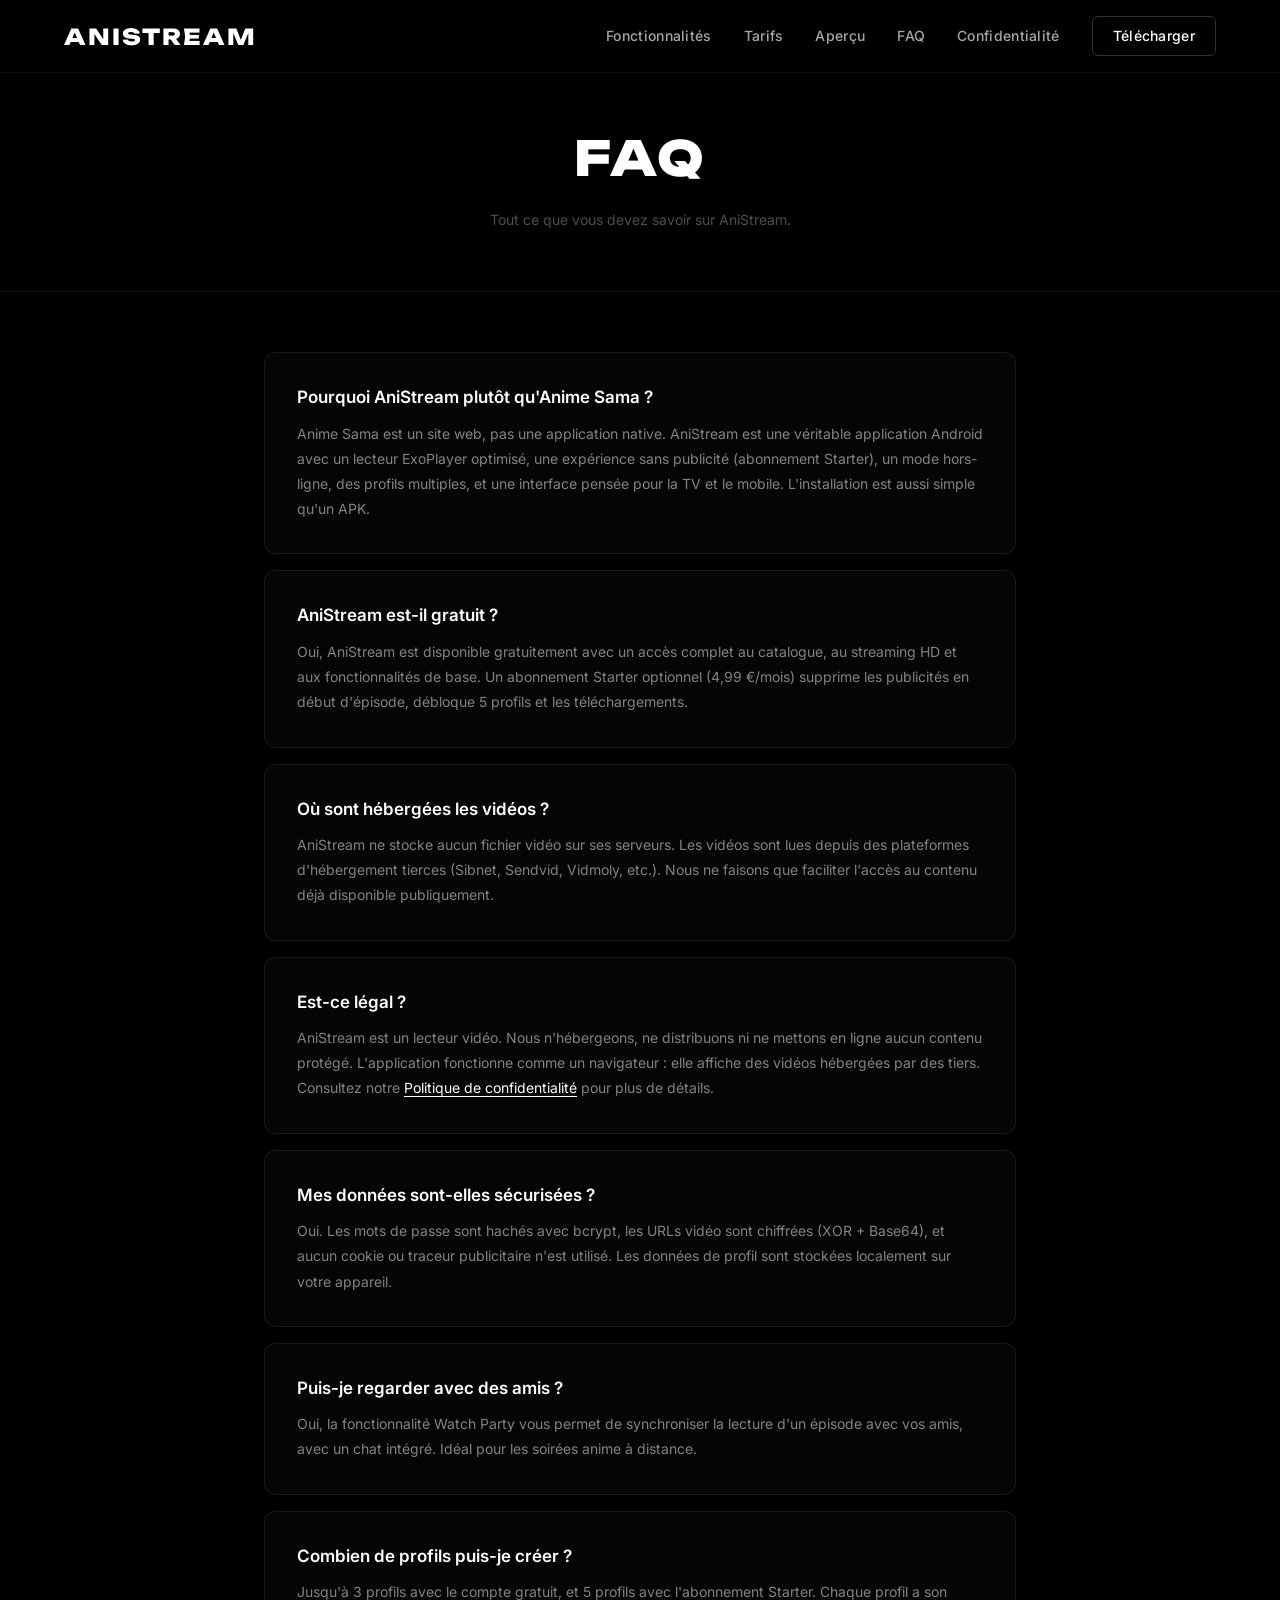
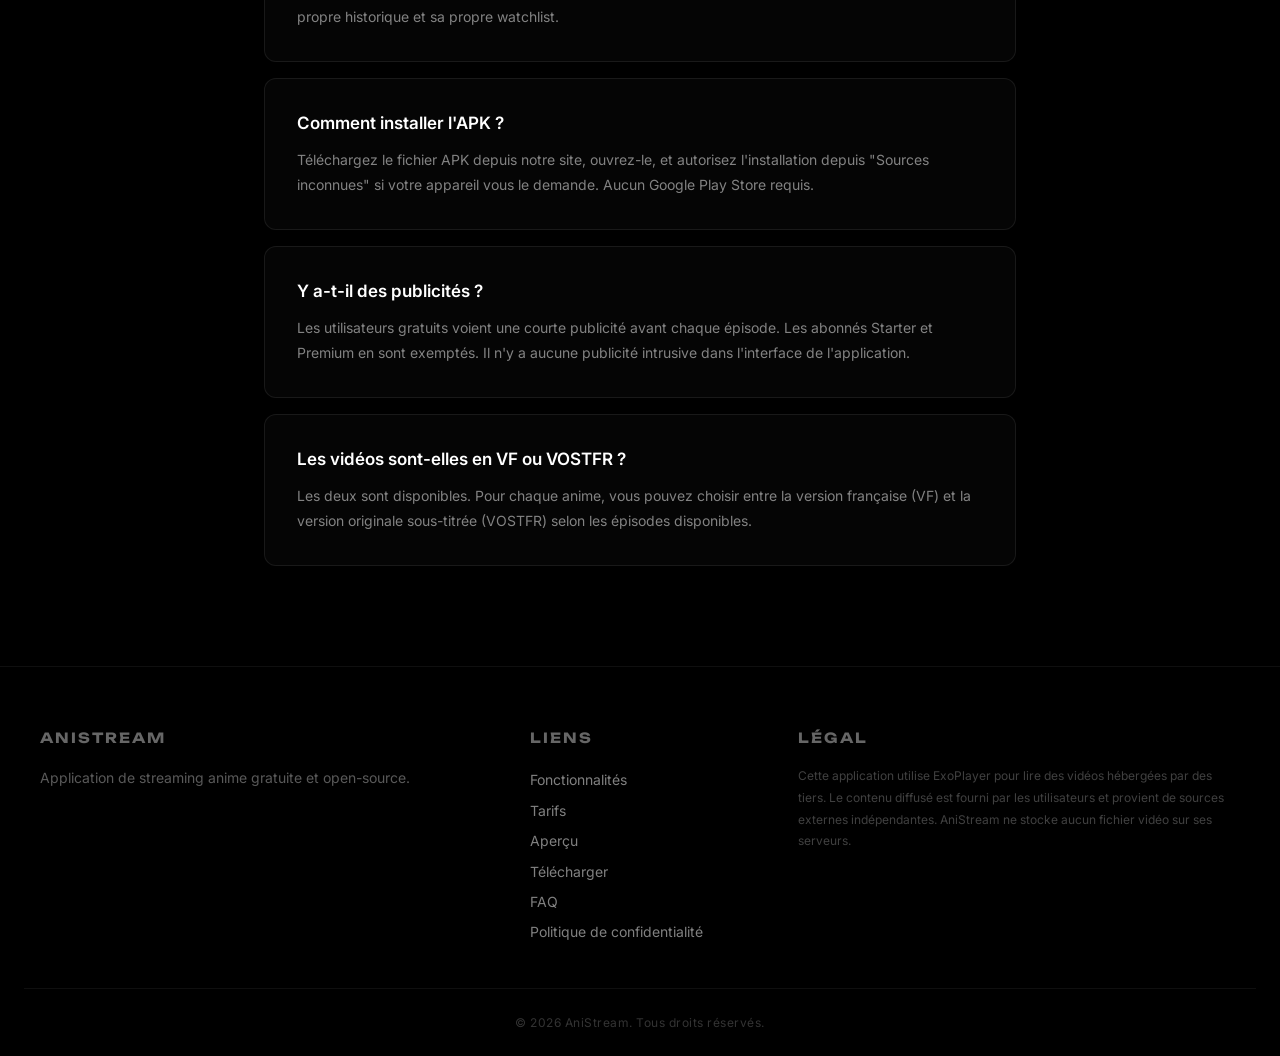
==== faq.html @ 677ebd4c "Add files via upload" ====
<!DOCTYPE html>
<html lang="fr">
<head>
<meta charset="UTF-8">
<meta name="viewport" content="width=device-width, initial-scale=1.0">
<title>FAQ - AniStream</title>
<link rel="preconnect" href="https://fonts.googleapis.com">
<link rel="preconnect" href="https://fonts.gstatic.com" crossorigin>
<link href="https://fonts.googleapis.com/css2?family=Unbounded:wght@200..900&family=Inter:wght@300;400;500;600;700&display=swap" rel="stylesheet">
<link rel="stylesheet" href="style.css">
</head>
<body>

<header>
<nav>
<a href="/" class="logo">AniStream</a>
<div class="nav-links">
<a href="index.html#features">Fonctionnalités</a>
<a href="pricing.html">Tarifs</a>
<a href="index.html#gallery">Aperçu</a>
<a href="faq.html" class="active">FAQ</a>
<a href="privacy.html">Confidentialité</a>
<a href="index.html#download" class="nav-cta">Télécharger</a>
</div>
</nav>
</header>

<section class="page-header">
<h1>FAQ</h1>
<p>Tout ce que vous devez savoir sur AniStream.</p>
</section>

<section class="faq-page">
<div class="faq-list">

<div class="faq-card">
<h3>Pourquoi AniStream plutôt qu'Anime Sama ?</h3>
<p>Anime Sama est un site web, pas une application native. AniStream est une véritable application Android avec un lecteur ExoPlayer optimisé, une expérience sans publicité (abonnement Starter), un mode hors-ligne, des profils multiples, et une interface pensée pour la TV et le mobile. L'installation est aussi simple qu'un APK.</p>
</div>

<div class="faq-card">
<h3>AniStream est-il gratuit ?</h3>
<p>Oui, AniStream est disponible gratuitement avec un accès complet au catalogue, au streaming HD et aux fonctionnalités de base. Un abonnement Starter optionnel (4,99 €/mois) supprime les publicités en début d'épisode, débloque 5 profils et les téléchargements.</p>
</div>

<div class="faq-card">
<h3>Où sont hébergées les vidéos ?</h3>
<p>AniStream ne stocke aucun fichier vidéo sur ses serveurs. Les vidéos sont lues depuis des plateformes d'hébergement tierces (Sibnet, Sendvid, Vidmoly, etc.). Nous ne faisons que faciliter l'accès au contenu déjà disponible publiquement.</p>
</div>

<div class="faq-card">
<h3>Est-ce légal ?</h3>
<p>AniStream est un lecteur vidéo. Nous n'hébergeons, ne distribuons ni ne mettons en ligne aucun contenu protégé. L'application fonctionne comme un navigateur : elle affiche des vidéos hébergées par des tiers. Consultez notre <a href="privacy.html">Politique de confidentialité</a> pour plus de détails.</p>
</div>

<div class="faq-card">
<h3>Mes données sont-elles sécurisées ?</h3>
<p>Oui. Les mots de passe sont hachés avec bcrypt, les URLs vidéo sont chiffrées (XOR + Base64), et aucun cookie ou traceur publicitaire n'est utilisé. Les données de profil sont stockées localement sur votre appareil.</p>
</div>

<div class="faq-card">
<h3>Puis-je regarder avec des amis ?</h3>
<p>Oui, la fonctionnalité Watch Party vous permet de synchroniser la lecture d'un épisode avec vos amis, avec un chat intégré. Idéal pour les soirées anime à distance.</p>
</div>

<div class="faq-card">
<h3>Combien de profils puis-je créer ?</h3>
<p>Jusqu'à 3 profils avec le compte gratuit, et 5 profils avec l'abonnement Starter. Chaque profil a son propre historique et sa propre watchlist.</p>
</div>

<div class="faq-card">
<h3>Comment installer l'APK ?</h3>
<p>Téléchargez le fichier APK depuis notre site, ouvrez-le, et autorisez l'installation depuis "Sources inconnues" si votre appareil vous le demande. Aucun Google Play Store requis.</p>
</div>

<div class="faq-card">
<h3>Y a-t-il des publicités ?</h3>
<p>Les utilisateurs gratuits voient une courte publicité avant chaque épisode. Les abonnés Starter et Premium en sont exemptés. Il n'y a aucune publicité intrusive dans l'interface de l'application.</p>
</div>

<div class="faq-card">
<h3>Les vidéos sont-elles en VF ou VOSTFR ?</h3>
<p>Les deux sont disponibles. Pour chaque anime, vous pouvez choisir entre la version française (VF) et la version originale sous-titrée (VOSTFR) selon les épisodes disponibles.</p>
</div>

</div>
</section>

<footer>
<div class="footer-content">
<div class="footer-col">
<h4>AniStream</h4>
<p>Application de streaming anime gratuite et open-source.</p>
</div>
<div class="footer-col">
<h4>Liens</h4>
<a href="index.html#features">Fonctionnalités</a>
<a href="pricing.html">Tarifs</a>
<a href="index.html#gallery">Aperçu</a>
<a href="index.html#download">Télécharger</a>
<a href="faq.html">FAQ</a>
<a href="privacy.html">Politique de confidentialité</a>
</div>
<div class="footer-col">
<h4>Légal</h4>
<p class="legal-text">Cette application utilise ExoPlayer pour lire des vidéos hébergées par des tiers. Le contenu diffusé est fourni par les utilisateurs et provient de sources externes indépendantes. AniStream ne stocke aucun fichier vidéo sur ses serveurs.</p>
</div>
</div>
<div class="footer-bottom">
<p>&copy; 2026 AniStream. Tous droits réservés.</p>
</div>
</footer>

</body>
</html>
---- style.css ----
*, *::before, *::after {
margin: 0;
padding: 0;
box-sizing: border-box;
}

html {
scroll-behavior: smooth;
}

body {
font-family: 'Inter', -apple-system, BlinkMacSystemFont, 'Segoe UI', Roboto, sans-serif;
background: #000;
color: #fff;
line-height: 1.6;
overflow-x: hidden;
}

h1, h2, h3, h4, .logo {
font-family: 'Unbounded', sans-serif;
}

/* HEADER */
header {
position: fixed;
top: 0;
left: 0;
right: 0;
z-index: 100;
background: rgba(0,0,0,0.95);
backdrop-filter: blur(12px);
border-bottom: 1px solid rgba(255,255,255,0.06);
}

nav {
max-width: 1200px;
margin: 0 auto;
padding: 16px 24px;
display: flex;
align-items: center;
justify-content: space-between;
}

.logo {
font-size: 22px;
font-weight: 800;
letter-spacing: 2px;
text-transform: uppercase;
text-decoration: none;
color: #fff;
}

.nav-links {
display: flex;
align-items: center;
gap: 32px;
}

.nav-links a {
text-decoration: none;
color: rgba(255,255,255,0.65);
font-size: 14px;
font-weight: 500;
letter-spacing: 0.3px;
transition: color 0.2s;
}

.nav-links a:hover {
color: #fff;
}

.nav-cta {
padding: 8px 20px;
border: 1px solid rgba(255,255,255,0.2);
border-radius: 6px;
color: #fff !important;
transition: all 0.2s !important;
}

.nav-cta:hover {
background: #fff;
color: #000 !important;
}

/* HERO */
.hero {
min-height: 100vh;
display: flex;
align-items: center;
justify-content: center;
position: relative;
overflow: hidden;
padding: 80px 24px;
}

.hero-bg {
position: absolute;
inset: 0;
background:
radial-gradient(ellipse at 20% 50%, rgba(255,255,255,0.03) 0%, transparent 50%),
radial-gradient(ellipse at 80% 50%, rgba(255,255,255,0.02) 0%, transparent 50%);
pointer-events: none;
}

.hero-content {
text-align: center;
position: relative;
z-index: 1;
}

.hero h1 {
font-size: 80px;
font-weight: 900;
letter-spacing: 6px;
text-transform: uppercase;
margin-bottom: 24px;
line-height: 1;
}

.hero-sub {
font-size: 20px;
color: rgba(255,255,255,0.6);
margin-bottom: 48px;
font-weight: 400;
line-height: 1.8;
}

.hero-version {
margin-top: 20px;
font-size: 13px;
color: rgba(255,255,255,0.3);
letter-spacing: 1px;
}

/* BUTTONS */
.btn-primary {
display: inline-block;
padding: 16px 48px;
background: #fff;
color: #000;
text-decoration: none;
font-weight: 700;
font-size: 16px;
border-radius: 8px;
letter-spacing: 1px;
text-transform: uppercase;
transition: all 0.3s;
}

.btn-primary:hover {
transform: translateY(-2px);
box-shadow: 0 8px 40px rgba(255,255,255,0.15);
}

/* SECTION COMMON */
section {
padding: 100px 24px;
}

h2 {
font-size: 42px;
font-weight: 800;
text-align: center;
margin-bottom: 16px;
letter-spacing: 1px;
}

.section-sub {
text-align: center;
color: rgba(255,255,255,0.5);
font-size: 16px;
max-width: 600px;
margin: 0 auto 60px;
}

/* FEATURES */
.features {
max-width: 1200px;
margin: 0 auto;
}

.features h2 {
margin-bottom: 60px;
}

.features-grid {
display: grid;
grid-template-columns: repeat(auto-fit, minmax(300px, 1fr));
gap: 24px;
}

.feature-card {
padding: 40px 32px;
border: 1px solid rgba(255,255,255,0.08);
border-radius: 12px;
background: rgba(255,255,255,0.02);
transition: all 0.3s;
}

.feature-card:hover {
background: rgba(255,255,255,0.04);
border-color: rgba(255,255,255,0.15);
transform: translateY(-4px);
}

.feature-icon {
font-size: 28px;
margin-bottom: 16px;
opacity: 0.6;
}

.feature-card h3 {
font-size: 18px;
font-weight: 700;
margin-bottom: 10px;
letter-spacing: 0.5px;
}

.feature-card p {
color: rgba(255,255,255,0.5);
font-size: 14px;
line-height: 1.7;
}

/* GALLERY */
.gallery {
max-width: 1200px;
margin: 0 auto;
}

.gallery-grid {
display: grid;
grid-template-columns: repeat(auto-fit, minmax(280px, 1fr));
gap: 20px;
}

.gallery-item {
aspect-ratio: 9 / 16;
max-height: 500px;
overflow: hidden;
border-radius: 12px;
border: 1px solid rgba(255,255,255,0.25);
}

.gallery-item a {
display: block;
width: 100%;
height: 100%;
}

.gallery-item img {
width: 100%;
height: 100%;
object-fit: contain;
display: block;
background: #080808;
}

.gallery-item.landscape {
aspect-ratio: 16 / 9;
}

.placeholder-img {
width: 100%;
height: 100%;
background: linear-gradient(145deg, #111 0%, #1a1a1a 100%);
display: flex;
align-items: center;
justify-content: center;
color: rgba(255,255,255,0.2);
font-size: 14px;
letter-spacing: 2px;
text-transform: uppercase;
font-weight: 600;
transition: all 0.4s;
}

.placeholder-img:hover {
color: rgba(255,255,255,0.5);
background: linear-gradient(145deg, #1a1a1a 0%, #222 100%);
}

/* DOWNLOAD */
.download {
text-align: center;
background: linear-gradient(180deg, #000 0%, #0a0a0a 100%);
}

.download-card {
max-width: 500px;
margin: 0 auto;
padding: 48px 40px;
border: 1px solid rgba(255,255,255,0.1);
border-radius: 16px;
background: rgba(255,255,255,0.02);
}

.download-version {
display: flex;
align-items: center;
justify-content: center;
gap: 12px;
margin-bottom: 16px;
}

.version-badge {
background: #fff;
color: #000;
padding: 4px 14px;
border-radius: 4px;
font-weight: 700;
font-size: 14px;
letter-spacing: 0.5px;
}

.version-date {
color: rgba(255,255,255,0.3);
font-size: 13px;
}

.download-info {
color: rgba(255,255,255,0.4);
font-size: 14px;
margin-bottom: 32px;
}

.btn-download {
display: inline-block;
padding: 18px 56px;
background: #fff;
color: #000;
text-decoration: none;
font-weight: 700;
font-size: 17px;
border-radius: 8px;
letter-spacing: 1px;
transition: all 0.3s;
}

.btn-download:hover {
transform: translateY(-2px);
box-shadow: 0 8px 40px rgba(255,255,255,0.15);
}

.download-note {
margin-top: 20px;
font-size: 12px;
color: rgba(255,255,255,0.25);
line-height: 1.5;
}

/* FOOTER */
footer {
border-top: 1px solid rgba(255,255,255,0.06);
padding: 60px 24px 0;
}

.footer-content {
max-width: 1200px;
margin: 0 auto;
display: grid;
grid-template-columns: 2fr 1fr 2fr;
gap: 48px;
padding-bottom: 40px;
}

.footer-col h4 {
font-size: 14px;
font-weight: 700;
text-transform: uppercase;
letter-spacing: 2px;
margin-bottom: 16px;
color: rgba(255,255,255,0.4);
}

.footer-col p {
font-size: 14px;
color: rgba(255,255,255,0.35);
line-height: 1.8;
}

.footer-col a {
display: block;
text-decoration: none;
color: rgba(255,255,255,0.5);
font-size: 14px;
padding: 4px 0;
transition: color 0.2s;
}

.footer-col a:hover {
color: #fff;
}

.legal-text {
font-size: 12px !important;
color: rgba(255,255,255,0.25) !important;
}

.footer-bottom {
border-top: 1px solid rgba(255,255,255,0.06);
padding: 24px 0;
text-align: center;
}

.footer-bottom p {
font-size: 12px;
color: rgba(255,255,255,0.2);
letter-spacing: 0.5px;
}

/* PRIVACY PAGE */
.page-header {
padding: 120px 24px 60px;
text-align: center;
border-bottom: 1px solid rgba(255,255,255,0.06);
}

.page-header h1 {
font-size: 48px;
font-weight: 800;
letter-spacing: 2px;
margin-bottom: 12px;
}

.page-header p {
color: rgba(255,255,255,0.3);
font-size: 14px;
}

.privacy-content {
max-width: 800px;
margin: 0 auto;
padding: 60px 24px 100px;
}

.privacy-block {
margin-bottom: 48px;
}

.privacy-block h2 {
font-size: 22px;
font-weight: 700;
text-align: left;
margin-bottom: 16px;
}

.privacy-block p {
color: rgba(255,255,255,0.55);
font-size: 15px;
line-height: 1.8;
margin-bottom: 12px;
}

.privacy-block ul {
padding-left: 20px;
color: rgba(255,255,255,0.55);
font-size: 15px;
line-height: 1.8;
}

.privacy-block li {
margin-bottom: 6px;
}

.privacy-block li strong {
color: rgba(255,255,255,0.75);
}

.privacy-block a {
color: #fff;
text-decoration: underline;
text-underline-offset: 3px;
}

/* PRICING */
.pricing-section {
max-width: 1200px;
margin: 0 auto;
padding: 60px 24px 100px;
}

.pricing-grid {
display: grid;
grid-template-columns: repeat(3, 1fr);
gap: 24px;
max-width: 1000px;
margin: 0 auto;
}

.pricing-card {
padding: 40px 32px;
border: 1px solid rgba(255,255,255,0.08);
border-radius: 16px;
background: rgba(255,255,255,0.02);
display: flex;
flex-direction: column;
transition: all 0.3s;
position: relative;
}

.pricing-card:hover {
border-color: rgba(255,255,255,0.15);
transform: translateY(-4px);
}

.pricing-card.featured {
border-color: rgba(255,255,255,0.2);
background: rgba(255,255,255,0.04);
box-shadow: 0 0 60px rgba(255,255,255,0.03);
}

.pricing-badge {
font-family: 'Inter', sans-serif;
font-size: 11px;
font-weight: 600;
text-transform: uppercase;
letter-spacing: 2px;
color: rgba(255,255,255,0.3);
margin-bottom: 20px;
}

.pricing-badge.popular {
color: #fff;
background: rgba(255,255,255,0.1);
padding: 4px 12px;
border-radius: 4px;
display: inline-block;
}

.pricing-card h3 {
font-size: 22px;
font-weight: 700;
margin-bottom: 12px;
letter-spacing: 1px;
}

.pricing-price {
font-family: 'Unbounded', sans-serif;
font-size: 38px;
font-weight: 700;
margin-bottom: 28px;
letter-spacing: -1px;
}

.pricing-price span {
font-family: 'Inter', sans-serif;
font-size: 14px;
font-weight: 400;
color: rgba(255,255,255,0.3);
letter-spacing: 0;
}

.pricing-features {
list-style: none;
padding: 0;
margin: 0 0 32px;
flex: 1;
}

.pricing-features li {
font-size: 14px;
padding: 8px 0;
color: rgba(255,255,255,0.65);
display: flex;
align-items: center;
gap: 10px;
}

.pricing-features li strong {
color: #fff;
}

.check {
color: #fff;
font-size: 16px;
}

.cross {
color: rgba(255,255,255,0.2);
font-size: 14px;
}

.muted {
color: rgba(255,255,255,0.25);
}

.btn-outline {
display: inline-block;
padding: 14px 32px;
border: 1px solid rgba(255,255,255,0.2);
border-radius: 8px;
color: #fff;
text-decoration: none;
font-weight: 600;
font-size: 14px;
text-align: center;
letter-spacing: 0.5px;
transition: all 0.3s;
}

.btn-outline:hover {
background: #fff;
color: #000;
border-color: #fff;
}

.pricing-cta {
text-align: center;
padding: 80px 0 0;
max-width: 600px;
margin: 0 auto;
}

.pricing-cta h2 {
font-size: 32px;
}

.pricing-cta p {
color: rgba(255,255,255,0.5);
font-size: 15px;
line-height: 1.8;
margin-top: 16px;
}

.pricing-disclaimer {
font-size: 12px !important;
color: rgba(255,255,255,0.2) !important;
}

/* FAQ */
.pricing-faq {
max-width: 800px;
margin: 0 auto;
padding: 0 24px 100px;
}

.pricing-faq h2 {
margin-bottom: 48px;
}

.faq-item {
padding: 28px 0;
border-top: 1px solid rgba(255,255,255,0.06);
}

.faq-item:last-child {
border-bottom: 1px solid rgba(255,255,255,0.06);
}

.faq-item h3 {
font-family: 'Inter', sans-serif;
font-size: 16px;
font-weight: 600;
margin-bottom: 10px;
}

.faq-item p {
font-size: 14px;
color: rgba(255,255,255,0.5);
line-height: 1.8;
}

/* FAQ PAGE */
.faq-page {
max-width: 800px;
margin: 0 auto;
padding: 60px 24px 100px;
}

.faq-list {
display: flex;
flex-direction: column;
gap: 16px;
}

.faq-card {
padding: 32px;
border: 1px solid rgba(255,255,255,0.08);
border-radius: 12px;
background: rgba(255,255,255,0.02);
transition: all 0.3s;
}

.faq-card:hover {
border-color: rgba(255,255,255,0.15);
background: rgba(255,255,255,0.04);
}

.faq-card h3 {
font-family: 'Inter', sans-serif;
font-size: 17px;
font-weight: 600;
margin-bottom: 10px;
line-height: 1.5;
}

.faq-card p {
font-size: 14px;
color: rgba(255,255,255,0.5);
line-height: 1.8;
}

.faq-card a {
color: #fff;
text-decoration: underline;
text-underline-offset: 3px;
}

.faq-card a:hover {
opacity: 0.7;
}

/* RESPONSIVE */
@media (max-width: 768px) {
.hero h1 {
font-size: 40px;
letter-spacing: 3px;
}

.hero-sub {
font-size: 16px;
}

h2 {
font-size: 28px;
}

.features-grid {
grid-template-columns: 1fr;
}

.pricing-grid {
grid-template-columns: 1fr;
max-width: 400px;
}

.footer-content {
grid-template-columns: 1fr;
gap: 32px;
}

.nav-links a:not(.nav-cta) {
display: none;
}

.page-header h1 {
font-size: 28px;
}
}

@media (max-width: 480px) {
.hero h1 {
font-size: 32px;
}

.btn-primary, .btn-download {
padding: 14px 32px;
font-size: 14px;
}

.gallery-grid {
grid-template-columns: 1fr 1fr;
}
}
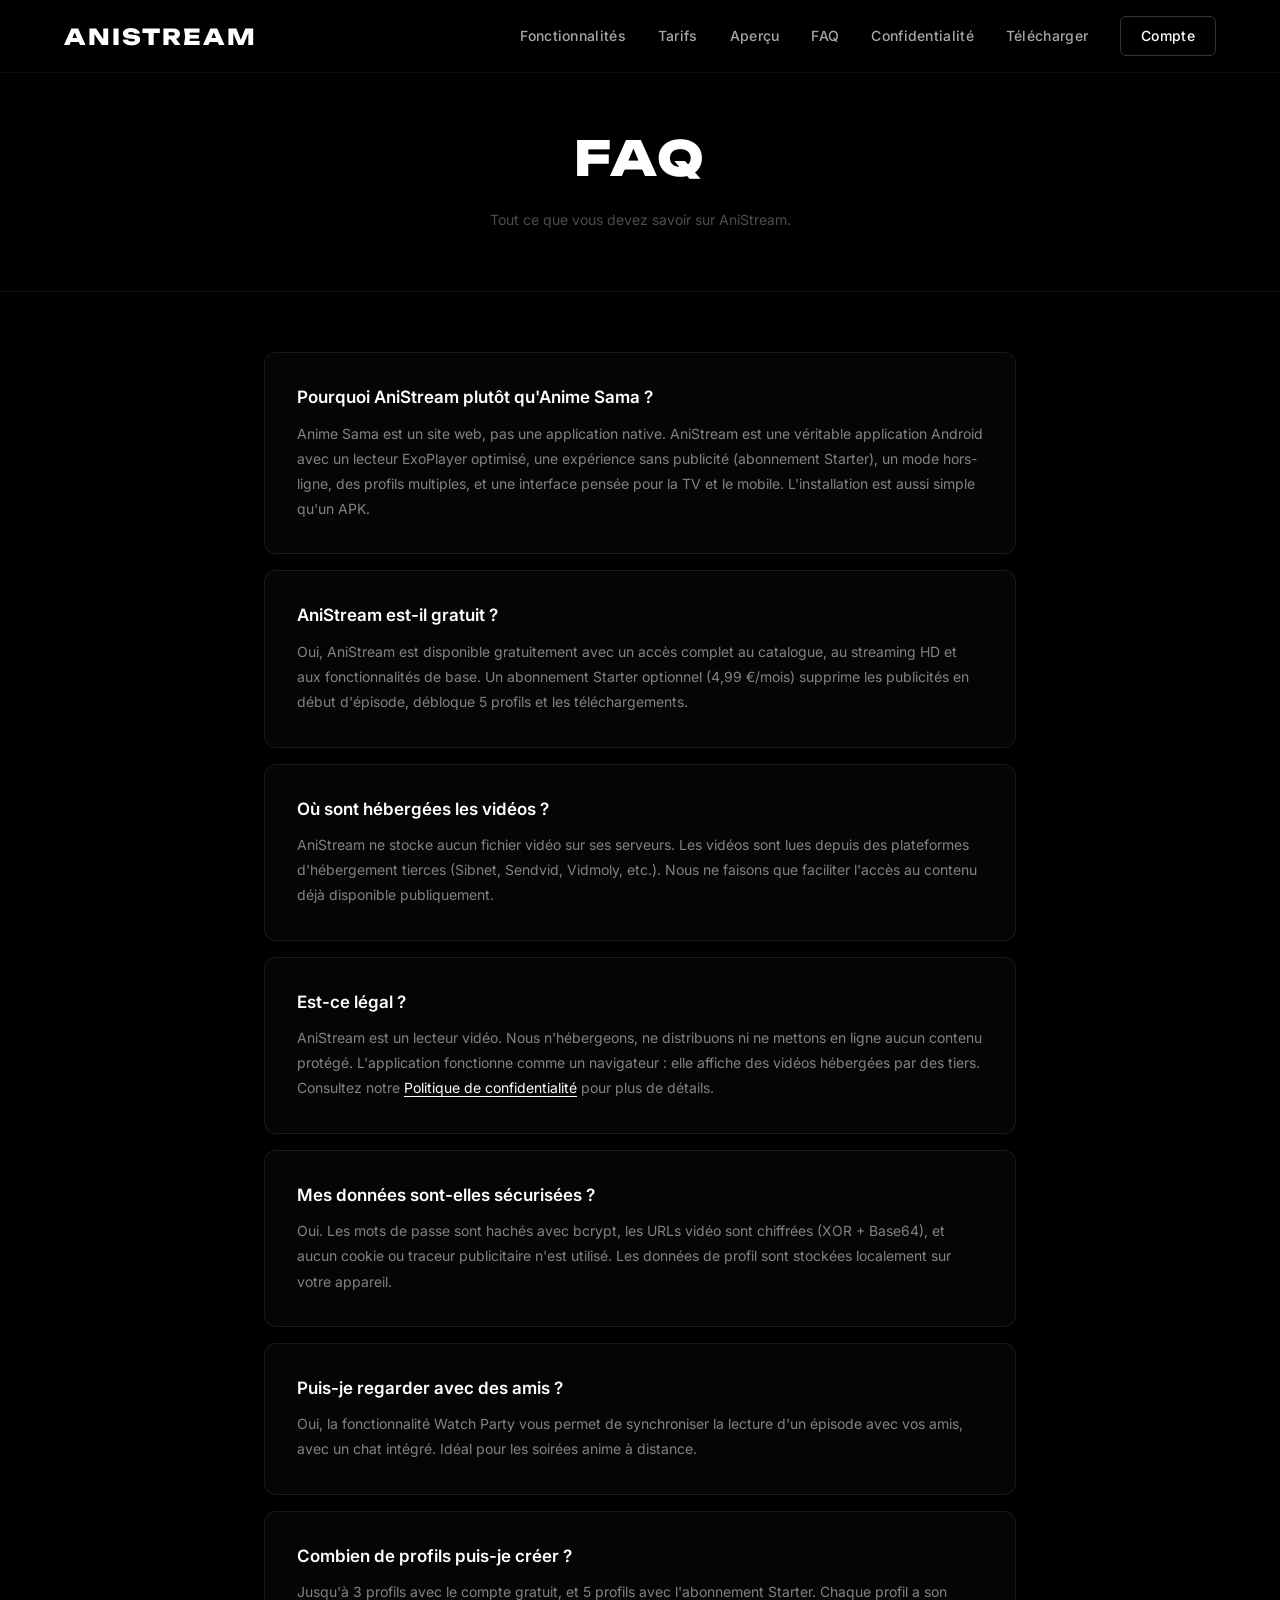
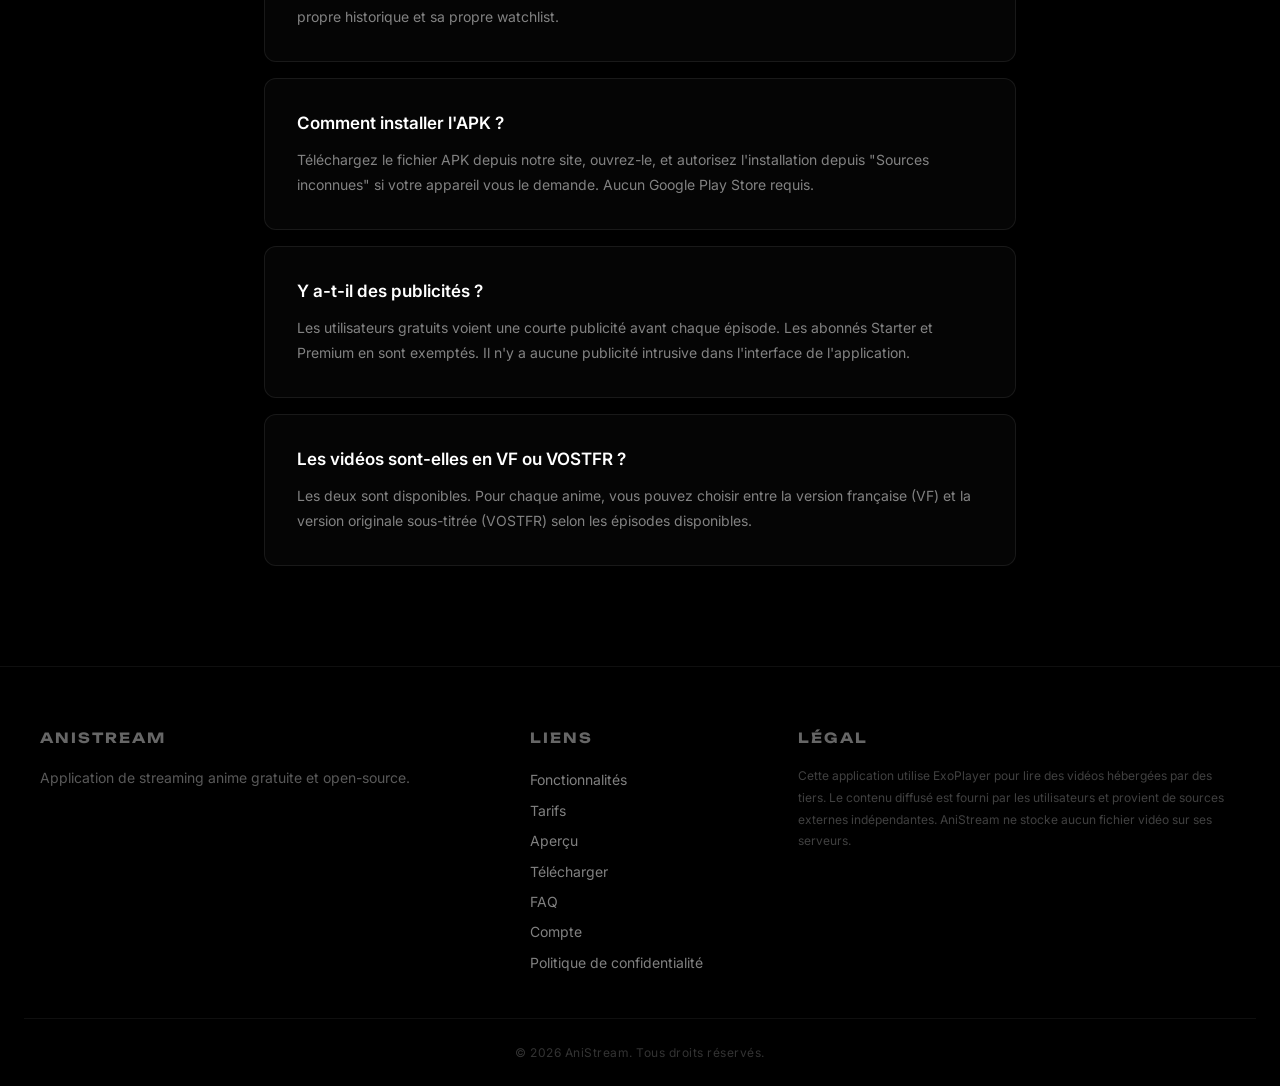
==== commit 828ddcc2: "Add files via upload" ====
--- a/faq.html
+++ b/faq.html
@@ -3,7 +3,15 @@
 <head>
 <meta charset="UTF-8">
 <meta name="viewport" content="width=device-width, initial-scale=1.0">
-<title>FAQ - AniStream</title>
+<title>FAQ - AniStream VF</title>
+<meta name="description" content="Questions fréquentes sur AniStream VF : différence avec Anime Sama, légalité, installation APK, profils, téléchargements.">
+<meta name="robots" content="index, follow">
+<link rel="canonical" href="https://anistreamvf.github.io/faq.html">
+<meta property="og:title" content="FAQ AniStream VF">
+<meta property="og:description" content="Tout savoir sur AniStream VF : fonctionnement, abonnements, sécurité.">
+<meta property="og:url" content="https://anistreamvf.github.io/faq.html">
+<meta property="og:type" content="website">
+<meta property="og:site_name" content="AniStream VF">
 <link rel="preconnect" href="https://fonts.googleapis.com">
 <link rel="preconnect" href="https://fonts.gstatic.com" crossorigin>
 <link href="https://fonts.googleapis.com/css2?family=Unbounded:wght@200..900&family=Inter:wght@300;400;500;600;700&display=swap" rel="stylesheet">
@@ -20,7 +28,8 @@
 <a href="index.html#gallery">Aperçu</a>
 <a href="faq.html" class="active">FAQ</a>
 <a href="privacy.html">Confidentialité</a>
-<a href="index.html#download" class="nav-cta">Télécharger</a>
+<a href="index.html#download">Télécharger</a>
+<a href="login.html" class="nav-cta">Compte</a>
 </div>
 </nav>
 </header>
@@ -99,6 +108,7 @@
 <a href="index.html#gallery">Aperçu</a>
 <a href="index.html#download">Télécharger</a>
 <a href="faq.html">FAQ</a>
+<a href="login.html">Compte</a>
 <a href="privacy.html">Politique de confidentialité</a>
 </div>
 <div class="footer-col">
